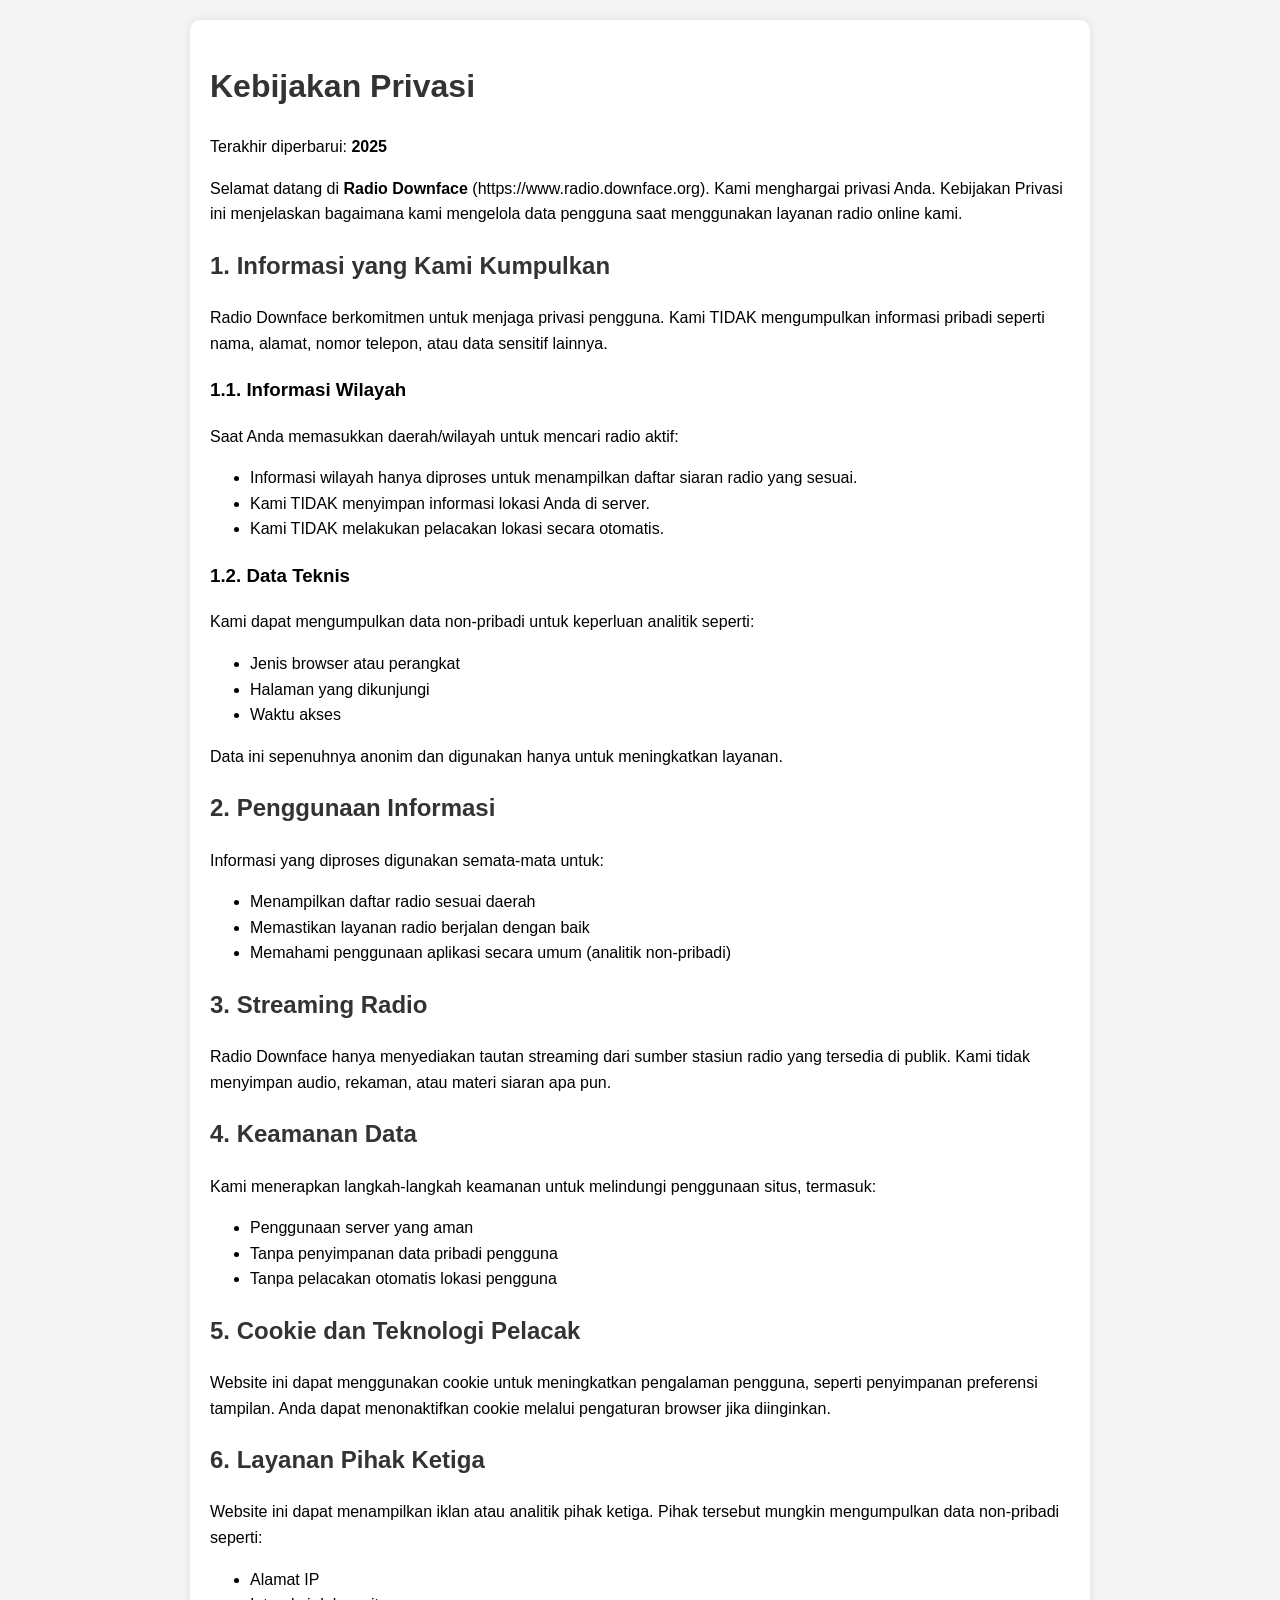
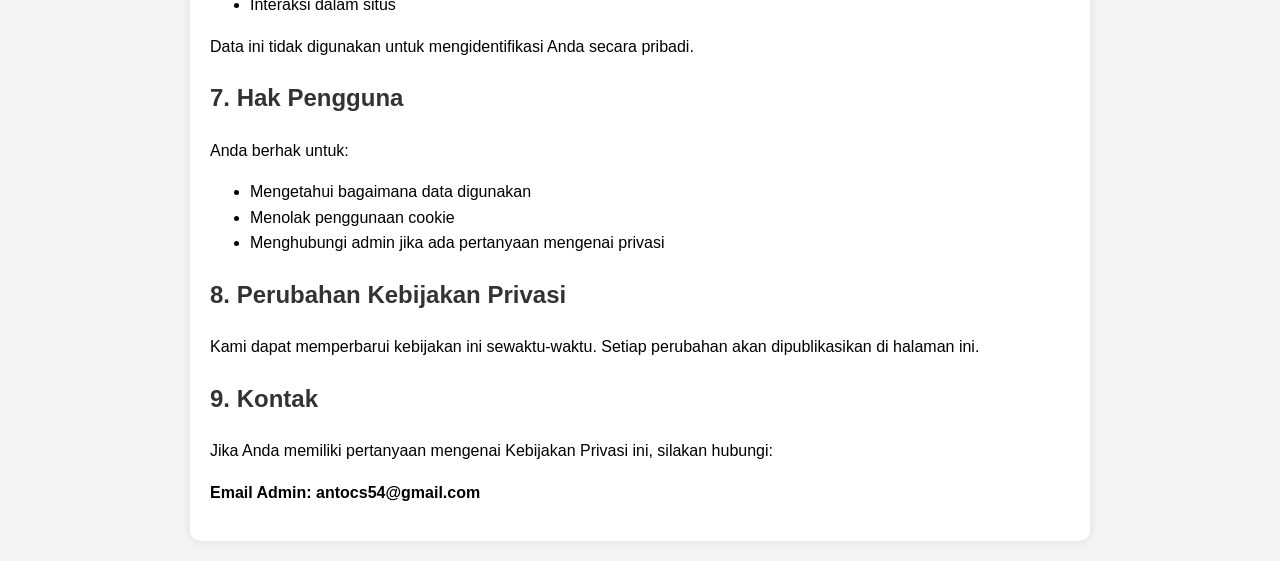
==== kebijakan_privasi.html @ 9aafdfed "Add files via upload" ====
<!DOCTYPE html>
<html lang="id">
<head>
<meta charset="UTF-8">
<meta name="viewport" content="width=device-width, initial-scale=1.0">
<title>Kebijakan Privasi – Radio Downface</title>
<style>
    body {
        font-family: Arial, sans-serif;
        line-height: 1.6;
        padding: 20px;
        max-width: 900px;
        margin: auto;
        background: #f4f4f4;
    }
    h1, h2 {
        color: #333;
    }
    .card {
        background: #fff;
        padding: 20px;
        border-radius: 10px;
        box-shadow: 0 0 10px rgba(0,0,0,0.1);
    }
</style>
</head>
<body>

<div class="card">
<h1>Kebijakan Privasi</h1>
<p>Terakhir diperbarui: <strong>2025</strong></p>

<p>Selamat datang di <strong>Radio Downface</strong> (https://www.radio.downface.org). Kami menghargai privasi Anda. Kebijakan Privasi ini menjelaskan bagaimana kami mengelola data pengguna saat menggunakan layanan radio online kami.</p>

<h2>1. Informasi yang Kami Kumpulkan</h2>
<p>Radio Downface berkomitmen untuk menjaga privasi pengguna. Kami TIDAK mengumpulkan informasi pribadi seperti nama, alamat, nomor telepon, atau data sensitif lainnya.</p>

<h3>1.1. Informasi Wilayah</h3>
<p>Saat Anda memasukkan daerah/wilayah untuk mencari radio aktif:</p>
<ul>
    <li>Informasi wilayah hanya diproses untuk menampilkan daftar siaran radio yang sesuai.</li>
    <li>Kami TIDAK menyimpan informasi lokasi Anda di server.</li>
    <li>Kami TIDAK melakukan pelacakan lokasi secara otomatis.</li>
</ul>

<h3>1.2. Data Teknis</h3>
<p>Kami dapat mengumpulkan data non-pribadi untuk keperluan analitik seperti:</p>
<ul>
    <li>Jenis browser atau perangkat</li>
    <li>Halaman yang dikunjungi</li>
    <li>Waktu akses</li>
</ul>
<p>Data ini sepenuhnya anonim dan digunakan hanya untuk meningkatkan layanan.</p>

<h2>2. Penggunaan Informasi</h2>
<p>Informasi yang diproses digunakan semata-mata untuk:</p>
<ul>
    <li>Menampilkan daftar radio sesuai daerah</li>
    <li>Memastikan layanan radio berjalan dengan baik</li>
    <li>Memahami penggunaan aplikasi secara umum (analitik non-pribadi)</li>
</ul>

<h2>3. Streaming Radio</h2>
<p>Radio Downface hanya menyediakan tautan streaming dari sumber stasiun radio yang tersedia di publik. Kami tidak menyimpan audio, rekaman, atau materi siaran apa pun.</p>

<h2>4. Keamanan Data</h2>
<p>Kami menerapkan langkah-langkah keamanan untuk melindungi penggunaan situs, termasuk:</p>
<ul>
    <li>Penggunaan server yang aman</li>
    <li>Tanpa penyimpanan data pribadi pengguna</li>
    <li>Tanpa pelacakan otomatis lokasi pengguna</li>
</ul>

<h2>5. Cookie dan Teknologi Pelacak</h2>
<p>Website ini dapat menggunakan cookie untuk meningkatkan pengalaman pengguna, seperti penyimpanan preferensi tampilan. Anda dapat menonaktifkan cookie melalui pengaturan browser jika diinginkan.</p>

<h2>6. Layanan Pihak Ketiga</h2>
<p>Website ini dapat menampilkan iklan atau analitik pihak ketiga. Pihak tersebut mungkin mengumpulkan data non-pribadi seperti:</p>
<ul>
    <li>Alamat IP</li>
    <li>Interaksi dalam situs</li>
</ul>
<p>Data ini tidak digunakan untuk mengidentifikasi Anda secara pribadi.</p>

<h2>7. Hak Pengguna</h2>
<p>Anda berhak untuk:</p>
<ul>
    <li>Mengetahui bagaimana data digunakan</li>
    <li>Menolak penggunaan cookie</li>
    <li>Menghubungi admin jika ada pertanyaan mengenai privasi</li>
</ul>

<h2>8. Perubahan Kebijakan Privasi</h2>
<p>Kami dapat memperbarui kebijakan ini sewaktu-waktu. Setiap perubahan akan dipublikasikan di halaman ini.</p>

<h2>9. Kontak</h2>
<p>Jika Anda memiliki pertanyaan mengenai Kebijakan Privasi ini, silakan hubungi:</p>
<p><strong>Email Admin: antocs54@gmail.com</strong></p>

</div>

</body>
</html>
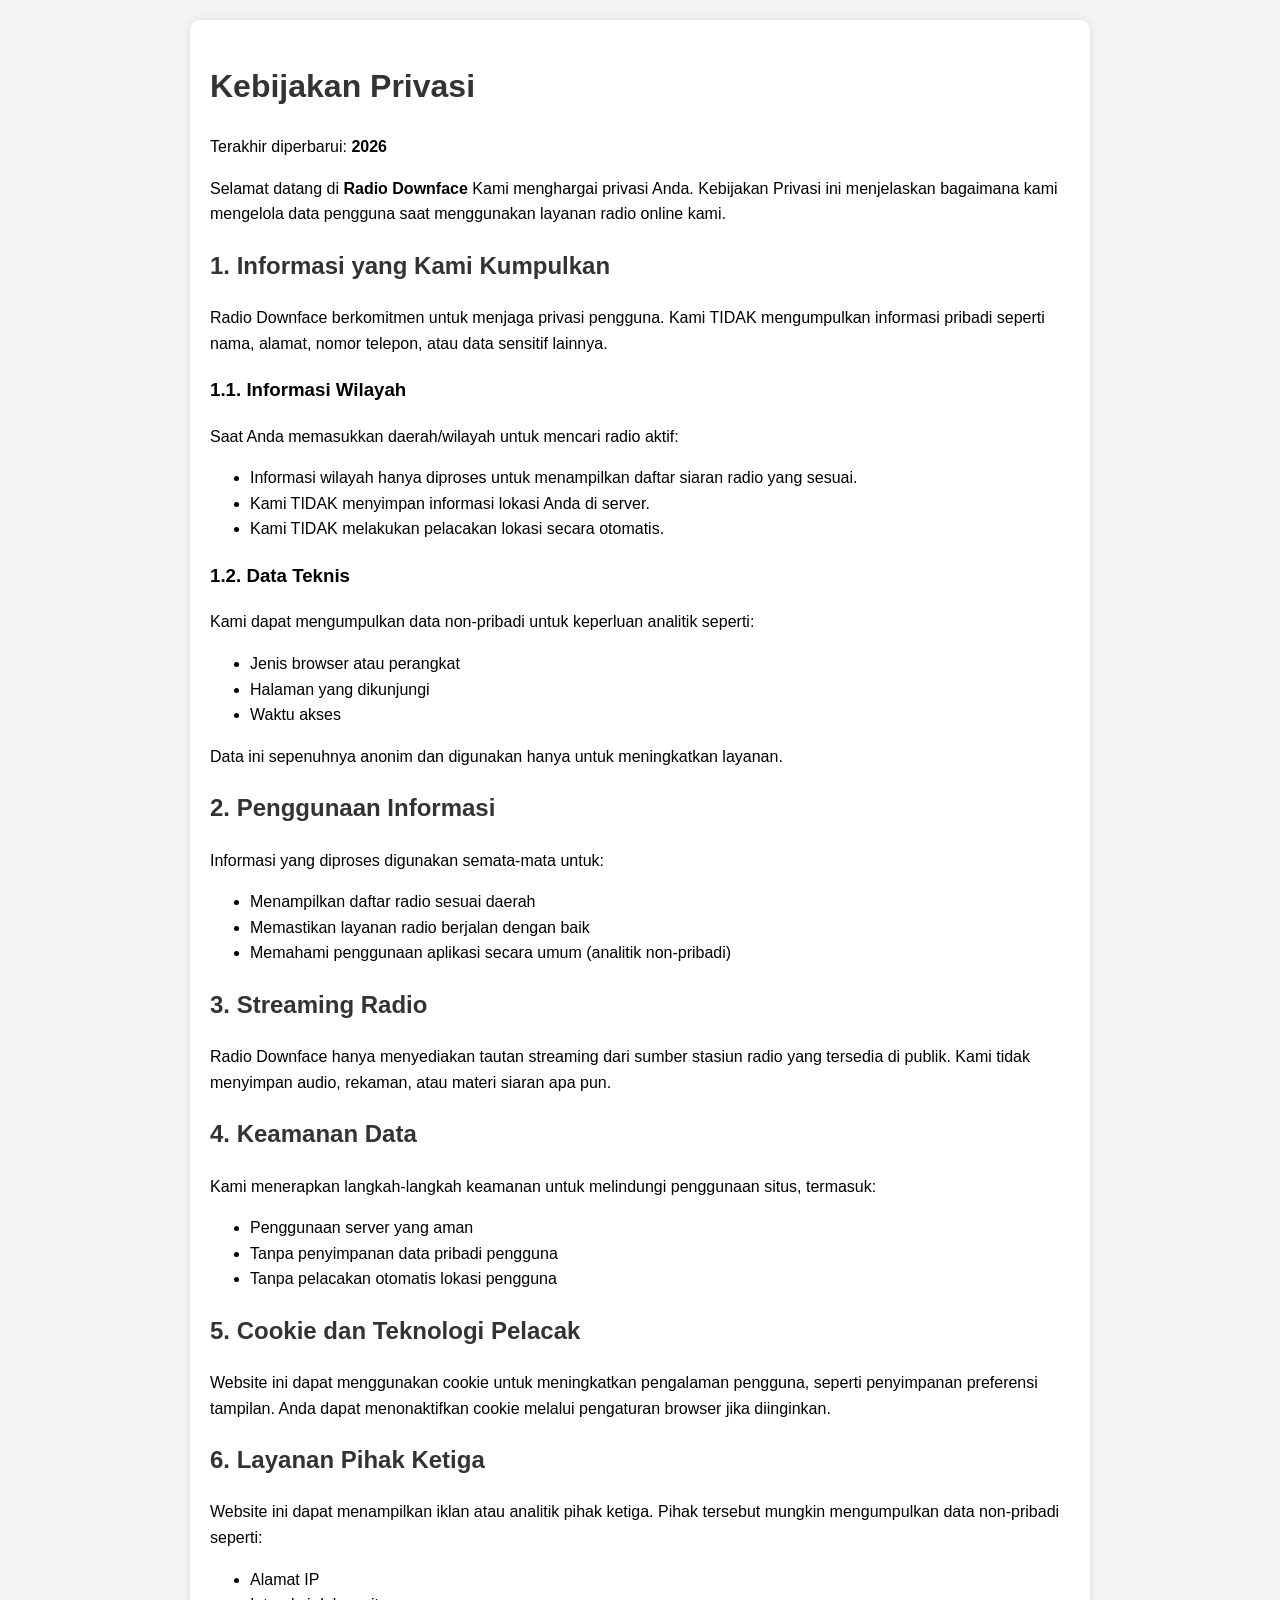
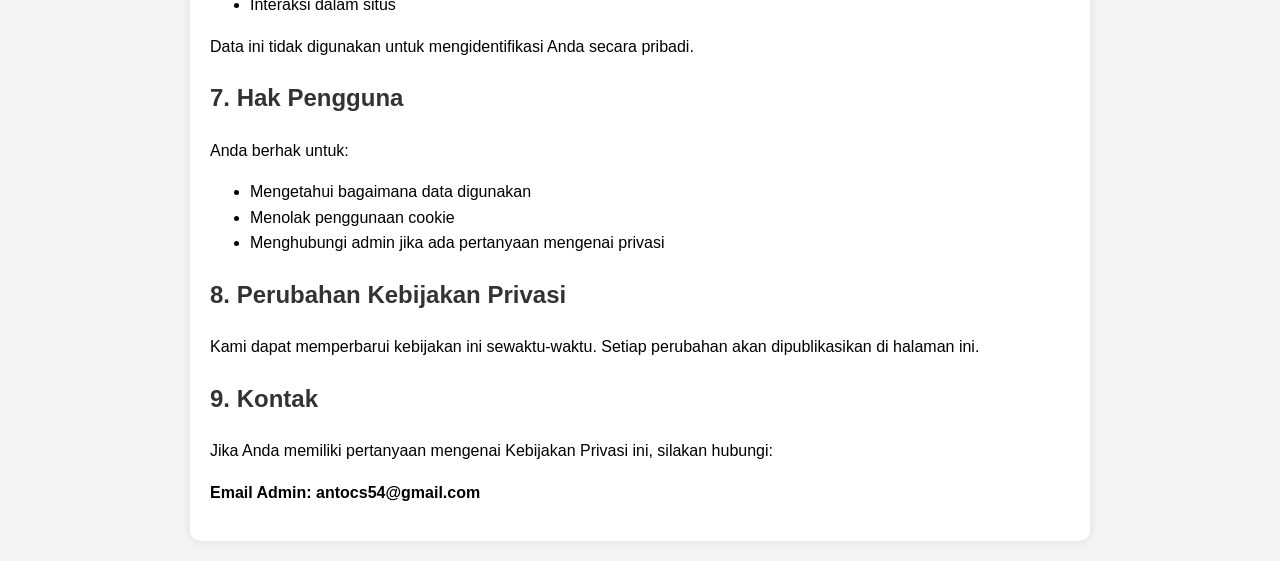
==== commit 133b3a71: "Add files via upload" ====
--- a/kebijakan_privasi.html
+++ b/kebijakan_privasi.html
@@ -28,9 +28,9 @@
 
 <div class="card">
 <h1>Kebijakan Privasi</h1>
-<p>Terakhir diperbarui: <strong>2025</strong></p>
+<p>Terakhir diperbarui: <strong>2026</strong></p>
 
-<p>Selamat datang di <strong>Radio Downface</strong> (https://www.radio.downface.org). Kami menghargai privasi Anda. Kebijakan Privasi ini menjelaskan bagaimana kami mengelola data pengguna saat menggunakan layanan radio online kami.</p>
+<p>Selamat datang di <strong>Radio Downface</strong> Kami menghargai privasi Anda. Kebijakan Privasi ini menjelaskan bagaimana kami mengelola data pengguna saat menggunakan layanan radio online kami.</p>
 
 <h2>1. Informasi yang Kami Kumpulkan</h2>
 <p>Radio Downface berkomitmen untuk menjaga privasi pengguna. Kami TIDAK mengumpulkan informasi pribadi seperti nama, alamat, nomor telepon, atau data sensitif lainnya.</p>
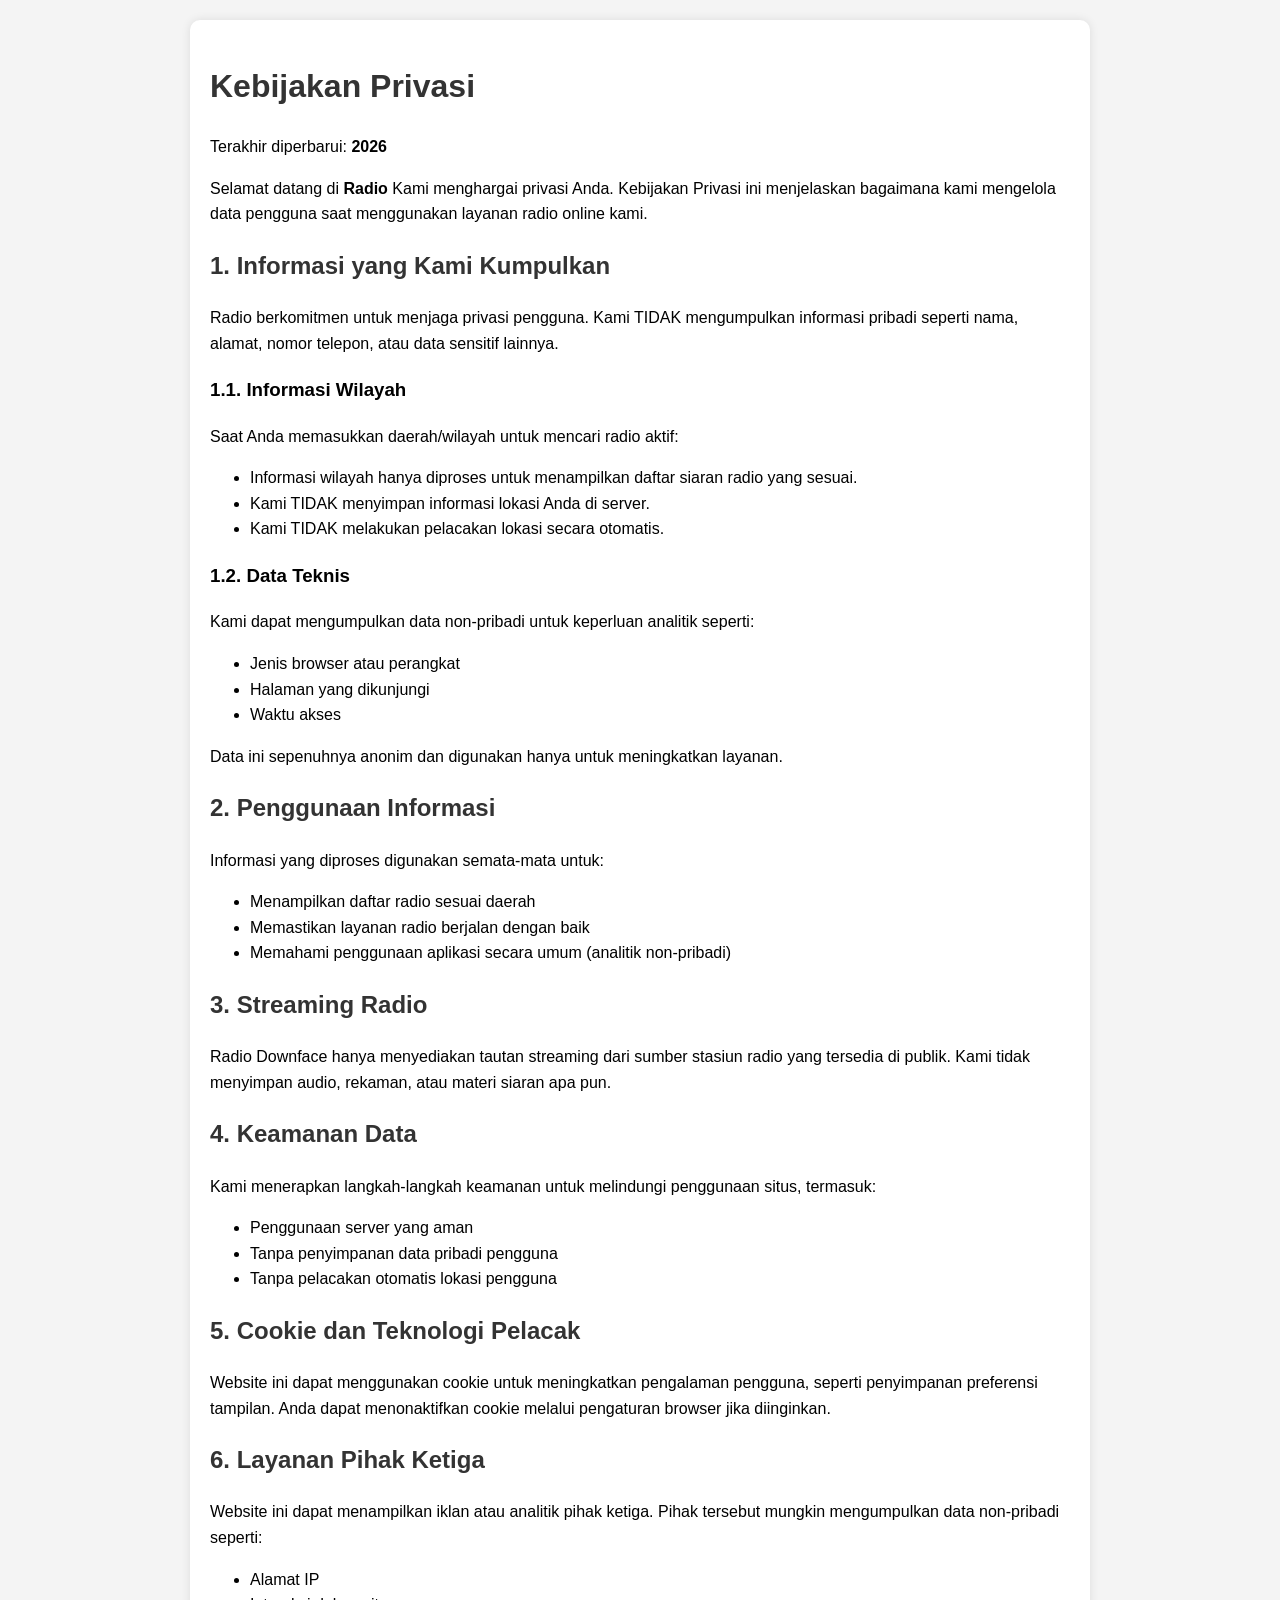
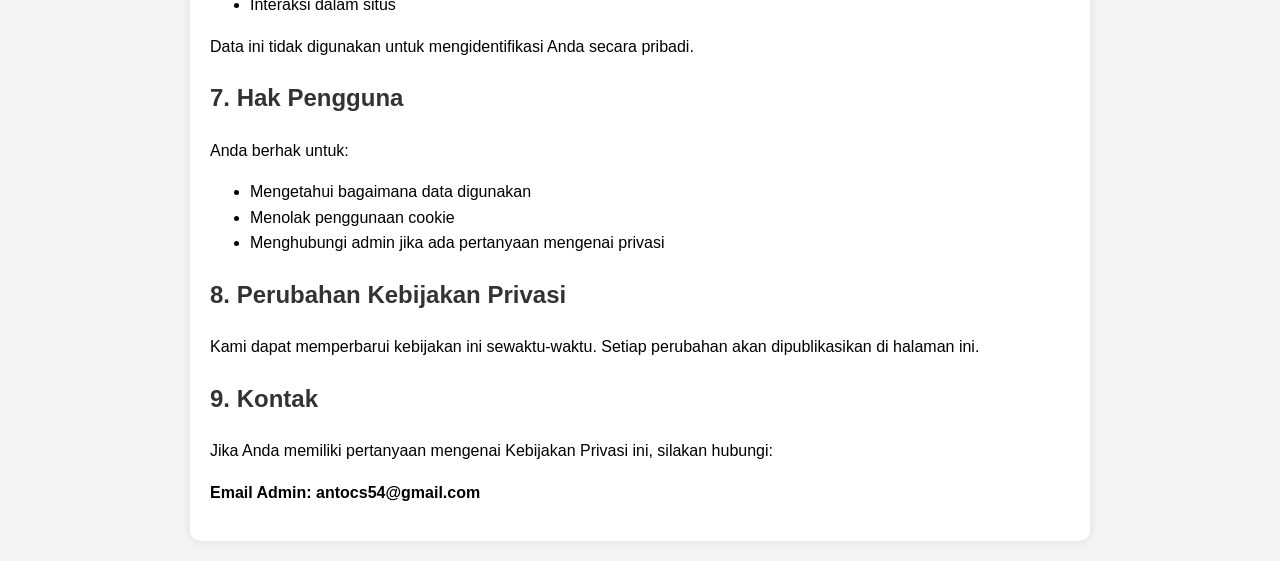
==== commit 3ec98a80: "Update title and references from 'Radio Downface' to 'Radio'" ====
--- a/kebijakan_privasi.html
+++ b/kebijakan_privasi.html
@@ -3,7 +3,7 @@
 <head>
 <meta charset="UTF-8">
 <meta name="viewport" content="width=device-width, initial-scale=1.0">
-<title>Kebijakan Privasi – Radio Downface</title>
+<title>Kebijakan Privasi – Radio</title>
 <style>
     body {
         font-family: Arial, sans-serif;
@@ -30,10 +30,10 @@
 <h1>Kebijakan Privasi</h1>
 <p>Terakhir diperbarui: <strong>2026</strong></p>
 
-<p>Selamat datang di <strong>Radio Downface</strong> Kami menghargai privasi Anda. Kebijakan Privasi ini menjelaskan bagaimana kami mengelola data pengguna saat menggunakan layanan radio online kami.</p>
+<p>Selamat datang di <strong>Radio</strong> Kami menghargai privasi Anda. Kebijakan Privasi ini menjelaskan bagaimana kami mengelola data pengguna saat menggunakan layanan radio online kami.</p>
 
 <h2>1. Informasi yang Kami Kumpulkan</h2>
-<p>Radio Downface berkomitmen untuk menjaga privasi pengguna. Kami TIDAK mengumpulkan informasi pribadi seperti nama, alamat, nomor telepon, atau data sensitif lainnya.</p>
+<p>Radio berkomitmen untuk menjaga privasi pengguna. Kami TIDAK mengumpulkan informasi pribadi seperti nama, alamat, nomor telepon, atau data sensitif lainnya.</p>
 
 <h3>1.1. Informasi Wilayah</h3>
 <p>Saat Anda memasukkan daerah/wilayah untuk mencari radio aktif:</p>
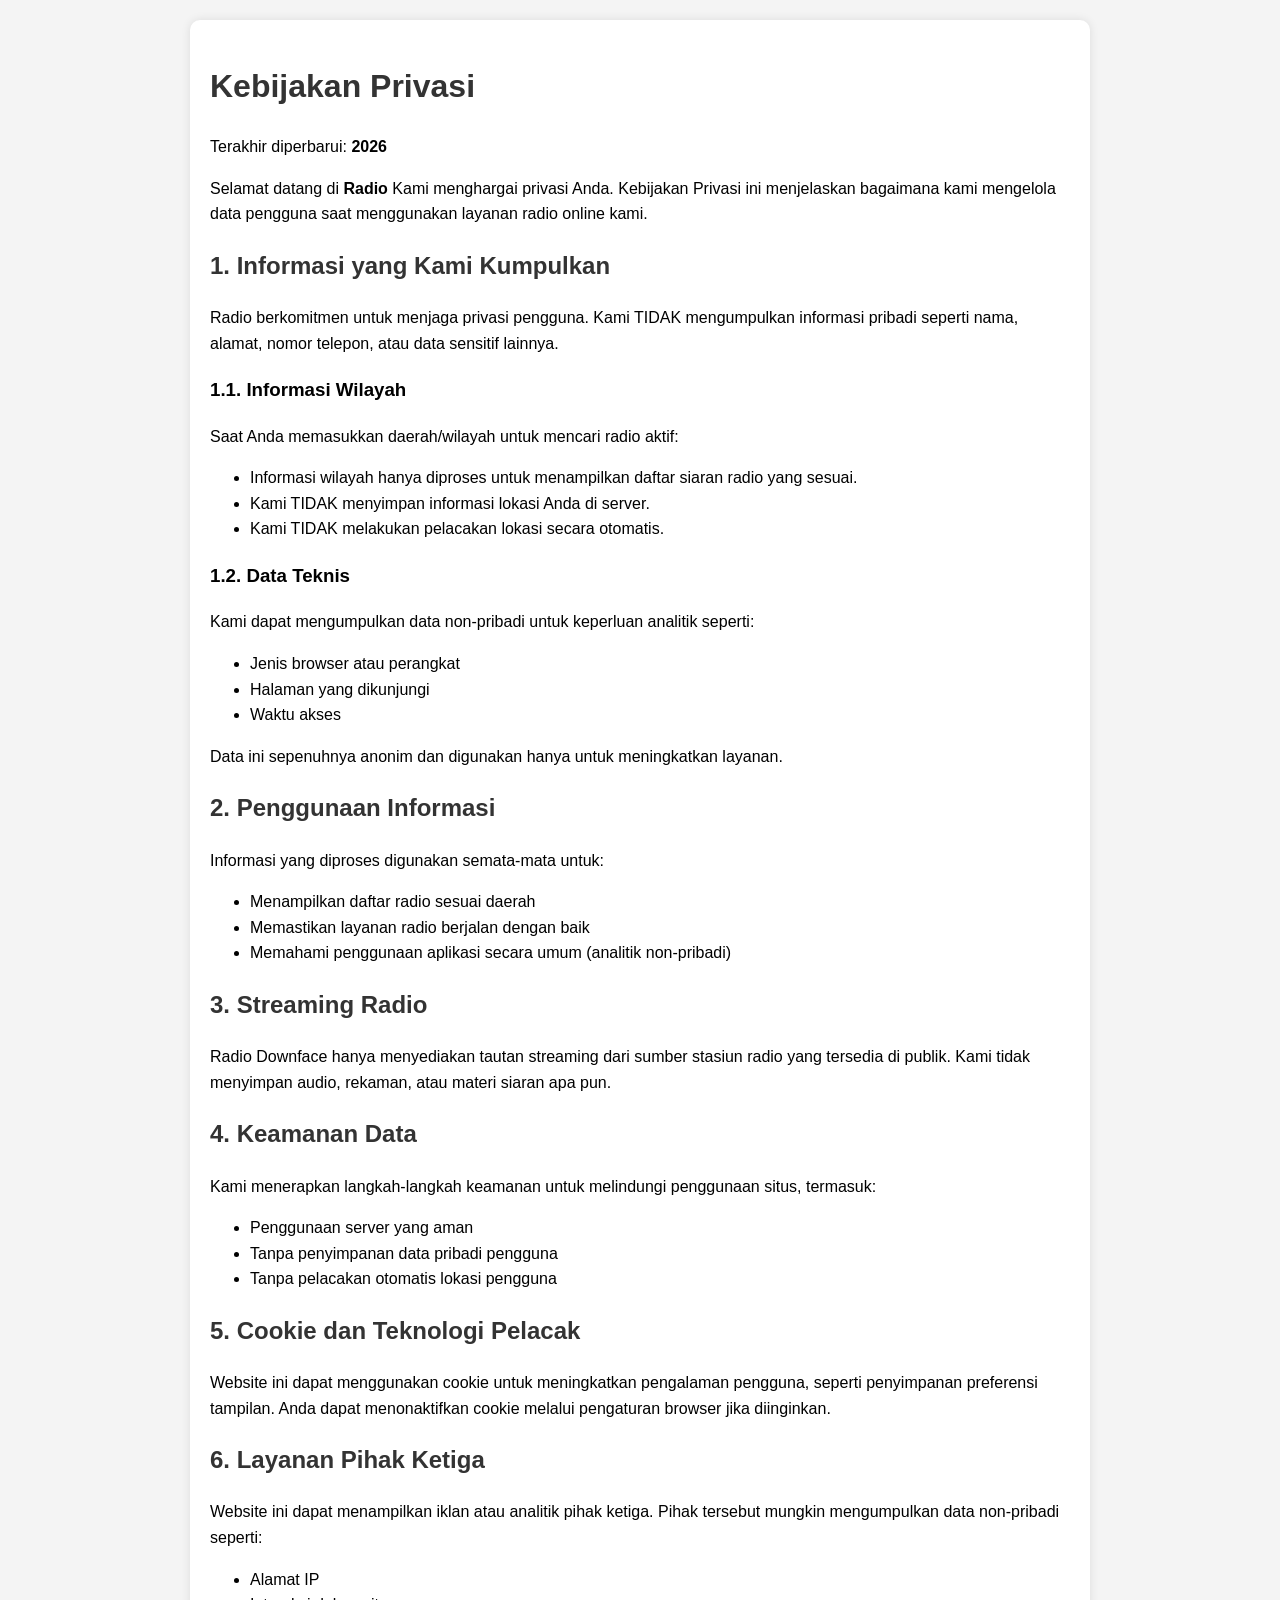
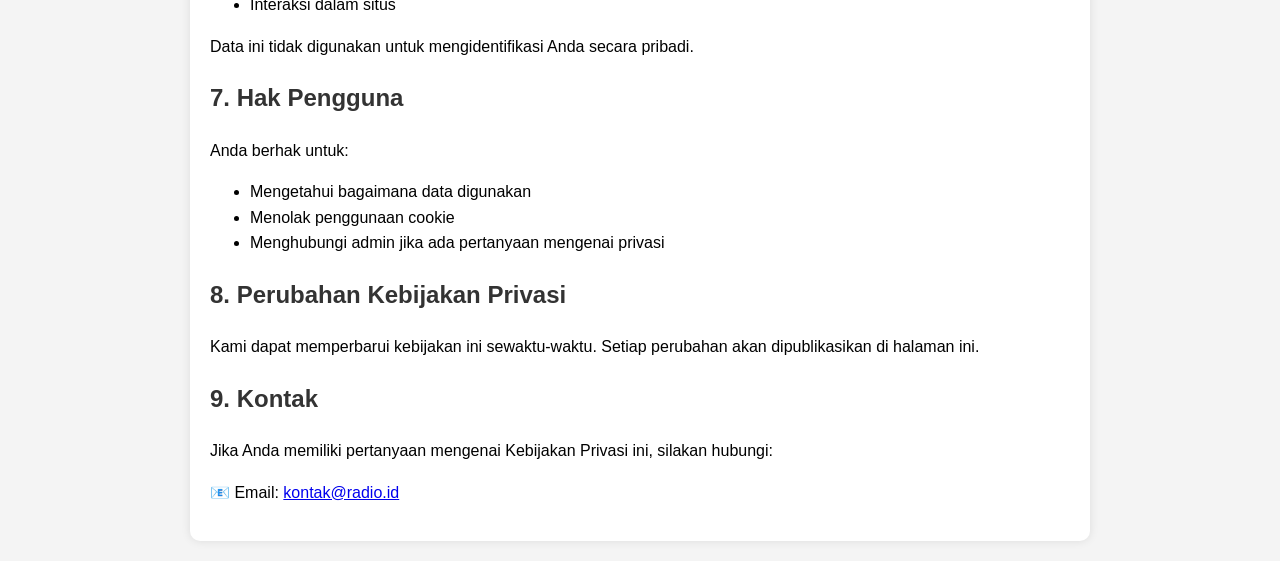
==== commit 0e11cfcf: "Update contact email in privacy policy" ====
--- a/kebijakan_privasi.html
+++ b/kebijakan_privasi.html
@@ -95,7 +95,7 @@
 
 <h2>9. Kontak</h2>
 <p>Jika Anda memiliki pertanyaan mengenai Kebijakan Privasi ini, silakan hubungi:</p>
-<p><strong>Email Admin: antocs54@gmail.com</strong></p>
+            <p>📧 Email: <a href="mailto: antocs54@gmail.com">kontak@radio.id</a></p>
 
 </div>
 
